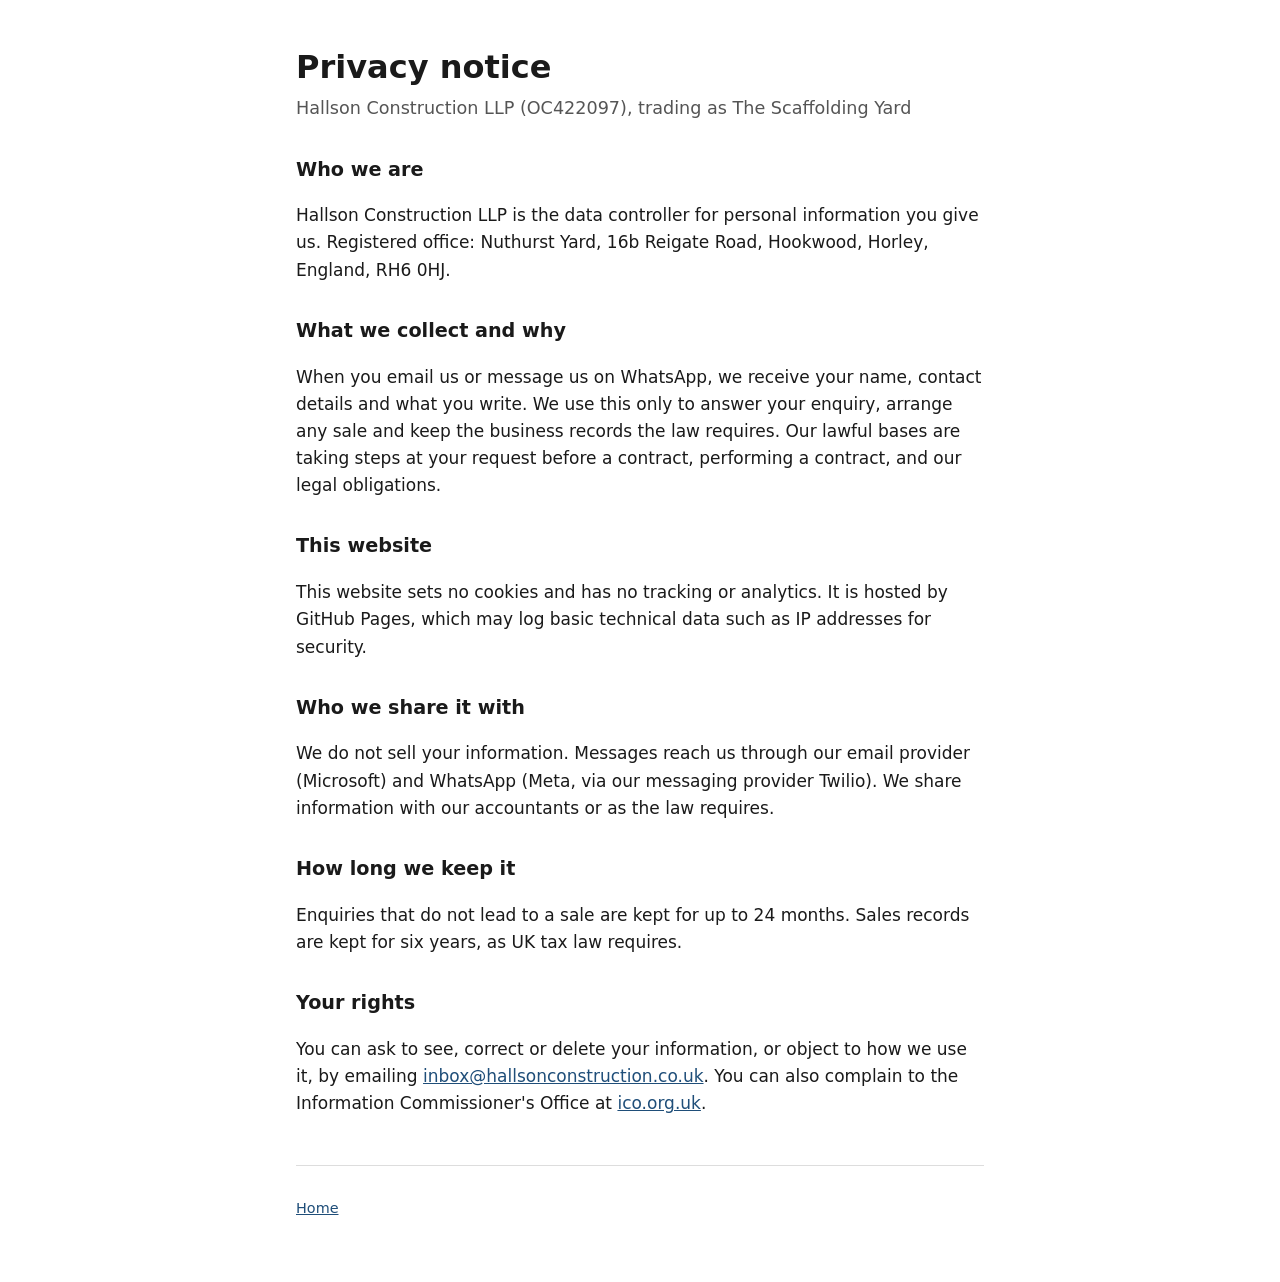
==== privacy.html @ b3eecc29 "Hallson Construction LLP coming-soon site" ====
<!doctype html>
<html lang="en-GB">
<head>
<meta charset="utf-8">
<meta name="viewport" content="width=device-width, initial-scale=1">
<title>Privacy notice · Hallson Construction LLP</title>
<link rel="stylesheet" href="/style.css">
</head>
<body>
<main>
<h1>Privacy notice</h1>
<p class="lead">Hallson Construction LLP (OC422097), trading as The Scaffolding Yard</p>

<h2>Who we are</h2>
<p>Hallson Construction LLP is the data controller for personal information you give us. Registered office: Nuthurst Yard, 16b Reigate Road, Hookwood, Horley, England, RH6 0HJ.</p>

<h2>What we collect and why</h2>
<p>When you email us or message us on WhatsApp, we receive your name, contact details and what you write. We use this only to answer your enquiry, arrange any sale and keep the business records the law requires. Our lawful bases are taking steps at your request before a contract, performing a contract, and our legal obligations.</p>

<h2>This website</h2>
<p>This website sets no cookies and has no tracking or analytics. It is hosted by GitHub Pages, which may log basic technical data such as IP addresses for security.</p>

<h2>Who we share it with</h2>
<p>We do not sell your information. Messages reach us through our email provider (Microsoft) and WhatsApp (Meta, via our messaging provider Twilio). We share information with our accountants or as the law requires.</p>

<h2>How long we keep it</h2>
<p>Enquiries that do not lead to a sale are kept for up to 24 months. Sales records are kept for six years, as UK tax law requires.</p>

<h2>Your rights</h2>
<p>You can ask to see, correct or delete your information, or object to how we use it, by emailing <a href="mailto:inbox@hallsonconstruction.co.uk">inbox@hallsonconstruction.co.uk</a>. You can also complain to the Information Commissioner's Office at <a href="https://ico.org.uk">ico.org.uk</a>.</p>

<footer><p><a href="/">Home</a></p></footer>
</main>
</body>
</html>
---- style.css ----
:root{--ink:#1a1a1a;--muted:#555;--line:#ddd;--bg:#fff;--accent:#1f4e79}
@media (prefers-color-scheme:dark){:root{--ink:#eee;--muted:#aaa;--line:#333;--bg:#121212;--accent:#7fb3e6}}
*{box-sizing:border-box}
body{margin:0;background:var(--bg);color:var(--ink);font:17px/1.6 system-ui,-apple-system,"Segoe UI",Roboto,sans-serif}
main{max-width:720px;margin:0 auto;padding:48px 16px}
h1{font-size:2rem;line-height:1.2;margin:0 0 8px}
h2{font-size:1.2rem;margin:32px 0 8px}
p,li{color:var(--ink)}
.lead{color:var(--muted);font-size:1.1rem;margin-top:0}
a{color:var(--accent)}
footer{border-top:1px solid var(--line);margin-top:48px;padding-top:16px;color:var(--muted);font-size:.9rem}
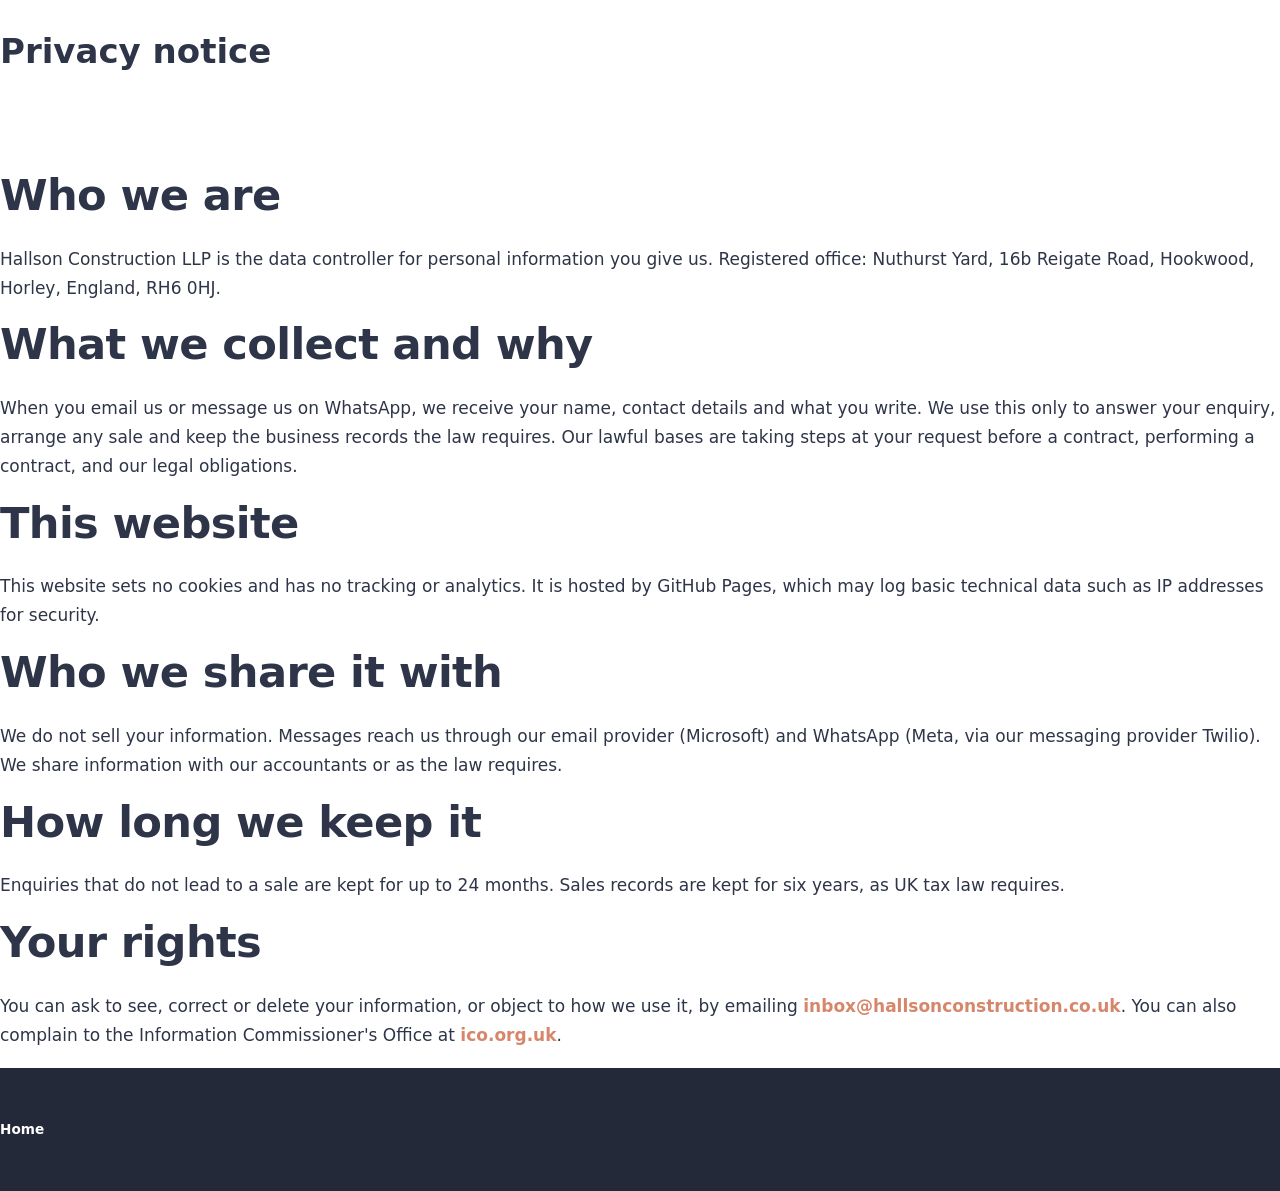
==== commit 604ff9d7: "New front page: navy, white and peach, no photos; logo, favicon and privacy styling Co-Authored-By: " ====
--- a/privacy.html
+++ b/privacy.html
@@ -4,7 +4,8 @@
 <meta charset="utf-8">
 <meta name="viewport" content="width=device-width, initial-scale=1">
 <title>Privacy notice · Hallson Construction LLP</title>
-<link rel="stylesheet" href="/style.css">
+<link rel="stylesheet" href="style.css?v=4">
+<link rel="icon" type="image/png" href="favicon.png">
 </head>
 <body>
 <main>
@@ -29,7 +30,7 @@
 <h2>Your rights</h2>
 <p>You can ask to see, correct or delete your information, or object to how we use it, by emailing <a href="mailto:inbox@hallsonconstruction.co.uk">inbox@hallsonconstruction.co.uk</a>. You can also complain to the Information Commissioner's Office at <a href="https://ico.org.uk">ico.org.uk</a>.</p>
 
-<footer><p><a href="/">Home</a></p></footer>
+<footer><p><a href="index.html">Home</a></p></footer>
 </main>
 </body>
 </html>
--- a/style.css
+++ b/style.css
@@ -1,11 +1,97 @@
-:root{--ink:#1a1a1a;--muted:#555;--line:#ddd;--bg:#fff;--accent:#1f4e79}
-@media (prefers-color-scheme:dark){:root{--ink:#eee;--muted:#aaa;--line:#333;--bg:#121212;--accent:#7fb3e6}}
+:root{--navy:#2E3548;--navy2:#232938;--terra:#D6876B;--ink:#2E3548;--muted:#5f6472;--line:#e4e2df;--bg:#fff;--alt:#f6f3f0}
 *{box-sizing:border-box}
-body{margin:0;background:var(--bg);color:var(--ink);font:17px/1.6 system-ui,-apple-system,"Segoe UI",Roboto,sans-serif}
-main{max-width:720px;margin:0 auto;padding:48px 16px}
-h1{font-size:2rem;line-height:1.2;margin:0 0 8px}
-h2{font-size:1.2rem;margin:32px 0 8px}
-p,li{color:var(--ink)}
-.lead{color:var(--muted);font-size:1.1rem;margin-top:0}
-a{color:var(--accent)}
-footer{border-top:1px solid var(--line);margin-top:48px;padding-top:16px;color:var(--muted);font-size:.9rem}
+html{scroll-behavior:smooth}
+body{margin:0;background:var(--bg);color:var(--ink);font:17px/1.7 Raleway,system-ui,-apple-system,"Segoe UI",sans-serif;-webkit-font-smoothing:antialiased}
+img{max-width:100%;height:auto;display:block}
+a{color:var(--terra);font-weight:600;text-decoration:none}
+a:hover{text-decoration:underline}
+.wrap{max-width:1180px;margin:0 auto;padding:0 24px}
+.row{display:flex;align-items:center;justify-content:space-between;gap:16px}
+.center{text-align:center}
+/* header */
+.top{position:sticky;top:0;z-index:5;background:rgba(255,255,255,.97);backdrop-filter:blur(6px);box-shadow:0 1px 0 var(--line)}
+.top .row{height:76px}
+.brand{display:flex;align-items:center;gap:12px;color:var(--navy)}
+.brand:hover{text-decoration:none}
+.brand .name{display:flex;flex-direction:column;line-height:1.05}
+.brand b{font-size:1.35rem;font-weight:700;letter-spacing:.01em}
+.brand small{font-size:.78rem;font-weight:600;color:var(--terra);letter-spacing:.04em}
+nav{display:flex;align-items:center}
+nav a{color:var(--navy);margin-left:30px;font-weight:600;font-size:.95rem}
+nav a.btn{color:#fff}
+/* buttons */
+.btn{display:inline-block;background:var(--terra);color:#fff;padding:15px 28px;border-radius:3px;margin:0 12px 12px 0;font-weight:700;font-size:.95rem;letter-spacing:.02em;transition:background .2s}
+.btn:hover{text-decoration:none;background:#c97659}
+.btn.sm{padding:10px 18px;margin:0 0 0 30px}
+.btn.ghost{background:transparent;border:2px solid rgba(255,255,255,.85);padding:13px 26px}
+.btn.ghost:hover{background:rgba(255,255,255,.12)}
+/* hero */
+.hero{min-height:620px;display:flex;align-items:center;color:#fff;padding:110px 0;
+  background:var(--navy);position:relative;overflow:hidden}
+.hero .wrap{position:relative;z-index:1}
+.hero .wrap{width:100%}
+.hero-grid{display:grid;grid-template-columns:1.6fr 1fr;gap:64px;align-items:center}
+.hero-grid>div{max-width:640px}
+.hero-logo{width:100%;max-width:300px;justify-self:end;opacity:.95}
+.eyebrow{display:inline-block;text-transform:uppercase;letter-spacing:.2em;font-size:.78rem;font-weight:700;color:var(--terra);margin:0 0 22px;padding-left:44px;position:relative}
+.eyebrow:before{content:"";position:absolute;left:0;top:50%;width:32px;height:2px;background:var(--terra)}
+.hero h1{font-size:clamp(2.6rem,6vw,4.6rem);line-height:1.04;margin:0 0 24px;font-weight:800;letter-spacing:-.02em}
+.lead{font-size:1.2rem;line-height:1.65;color:rgba(255,255,255,.88);margin:0 0 36px}
+/* facts strip */
+.facts{background:var(--navy2);color:#fff}
+.facts-row{display:grid;grid-template-columns:repeat(3,1fr)}
+.facts-row div{padding:30px 28px;border-left:1px solid rgba(255,255,255,.12)}
+.facts-row div:first-child{border-left:0;padding-left:0}
+.facts-row b{display:block;font-size:1.1rem;font-weight:700}
+.facts-row span{color:rgba(255,255,255,.65);font-size:.92rem}
+/* sections */
+.band{padding:110px 0}
+.band.alt{background:var(--alt)}
+.kicker{text-transform:uppercase;letter-spacing:.2em;font-size:.78rem;font-weight:700;color:var(--terra);margin:0 0 14px}
+h2{font-size:clamp(1.9rem,3.6vw,2.7rem);line-height:1.15;margin:0 0 24px;font-weight:800;letter-spacing:-.015em}
+h3{margin:0 0 10px;font-size:1.25rem;font-weight:700}
+p{margin:0 0 18px}
+.split{display:grid;grid-template-columns:1fr 1.2fr;gap:72px;align-items:start}
+.split h2{margin:0}
+.cards{display:grid;grid-template-columns:repeat(3,1fr);gap:28px;margin-top:48px}
+.card{background:#fff;padding:40px 34px;border-radius:3px;border-top:4px solid var(--terra);box-shadow:0 10px 30px rgba(46,53,72,.07)}
+.card .num{display:block;font-size:2.4rem;font-weight:800;color:var(--terra);opacity:.35;line-height:1;margin-bottom:18px}
+.card p{margin:0;color:var(--muted)}
+/* quote band */
+.quote{color:var(--navy);text-align:center;padding:90px 0;background:var(--terra)}
+.quote p{font-size:clamp(1.6rem,3.4vw,2.5rem);font-weight:700;line-height:1.3;margin:0;letter-spacing:-.01em}
+/* contact */
+.contact{display:grid;grid-template-columns:1fr 1fr;gap:72px;align-items:center}
+.contact-card{background:var(--navy);color:#fff;padding:48px;border-radius:3px}
+.contact-card .label{text-transform:uppercase;letter-spacing:.18em;font-size:.72rem;font-weight:700;color:var(--terra);margin:0 0 6px}
+.contact-card p{margin-bottom:26px}
+.contact-card a:not(.btn){color:#fff}
+.contact-card .btn{margin:6px 0 0}
+.big{font-size:1.25rem;word-break:break-word}
+/* footer */
+footer{background:var(--navy2);color:#aeb3bf;font-size:.85rem;padding:44px 0}
+.foot{display:flex;gap:40px;align-items:center}
+.foot img{width:96px;flex:none;opacity:.9}
+footer a{color:#fff}
+footer p{margin:6px 0}
+@media (max-width:900px){
+  nav a:not(.btn){display:none}
+  .btn.sm{margin-left:0}
+  .hero{min-height:0;padding:64px 0 72px}
+  .hero-grid{grid-template-columns:1fr;gap:0}
+  .hero-logo{display:none}
+  .facts-row{grid-template-columns:1fr}
+  .facts-row div{border-left:0;border-top:1px solid rgba(255,255,255,.12);padding:20px 0}
+  .facts-row div:first-child{border-top:0}
+  .band{padding:72px 0}
+  .split,.contact{grid-template-columns:1fr;gap:48px}
+  .cards{grid-template-columns:1fr}
+  .quote{padding:64px 0}
+    .contact-card{padding:34px 26px}
+  .foot{flex-direction:column;align-items:flex-start;gap:20px}
+}
+/* privacy page and other simple pages */
+.bar{background:var(--navy);color:#fff;padding:14px 0}
+.mark{font-weight:700;letter-spacing:.25em}
+.sub{opacity:.8;margin-left:6px}
+main.wrap{max-width:760px;padding-top:24px;padding-bottom:48px}
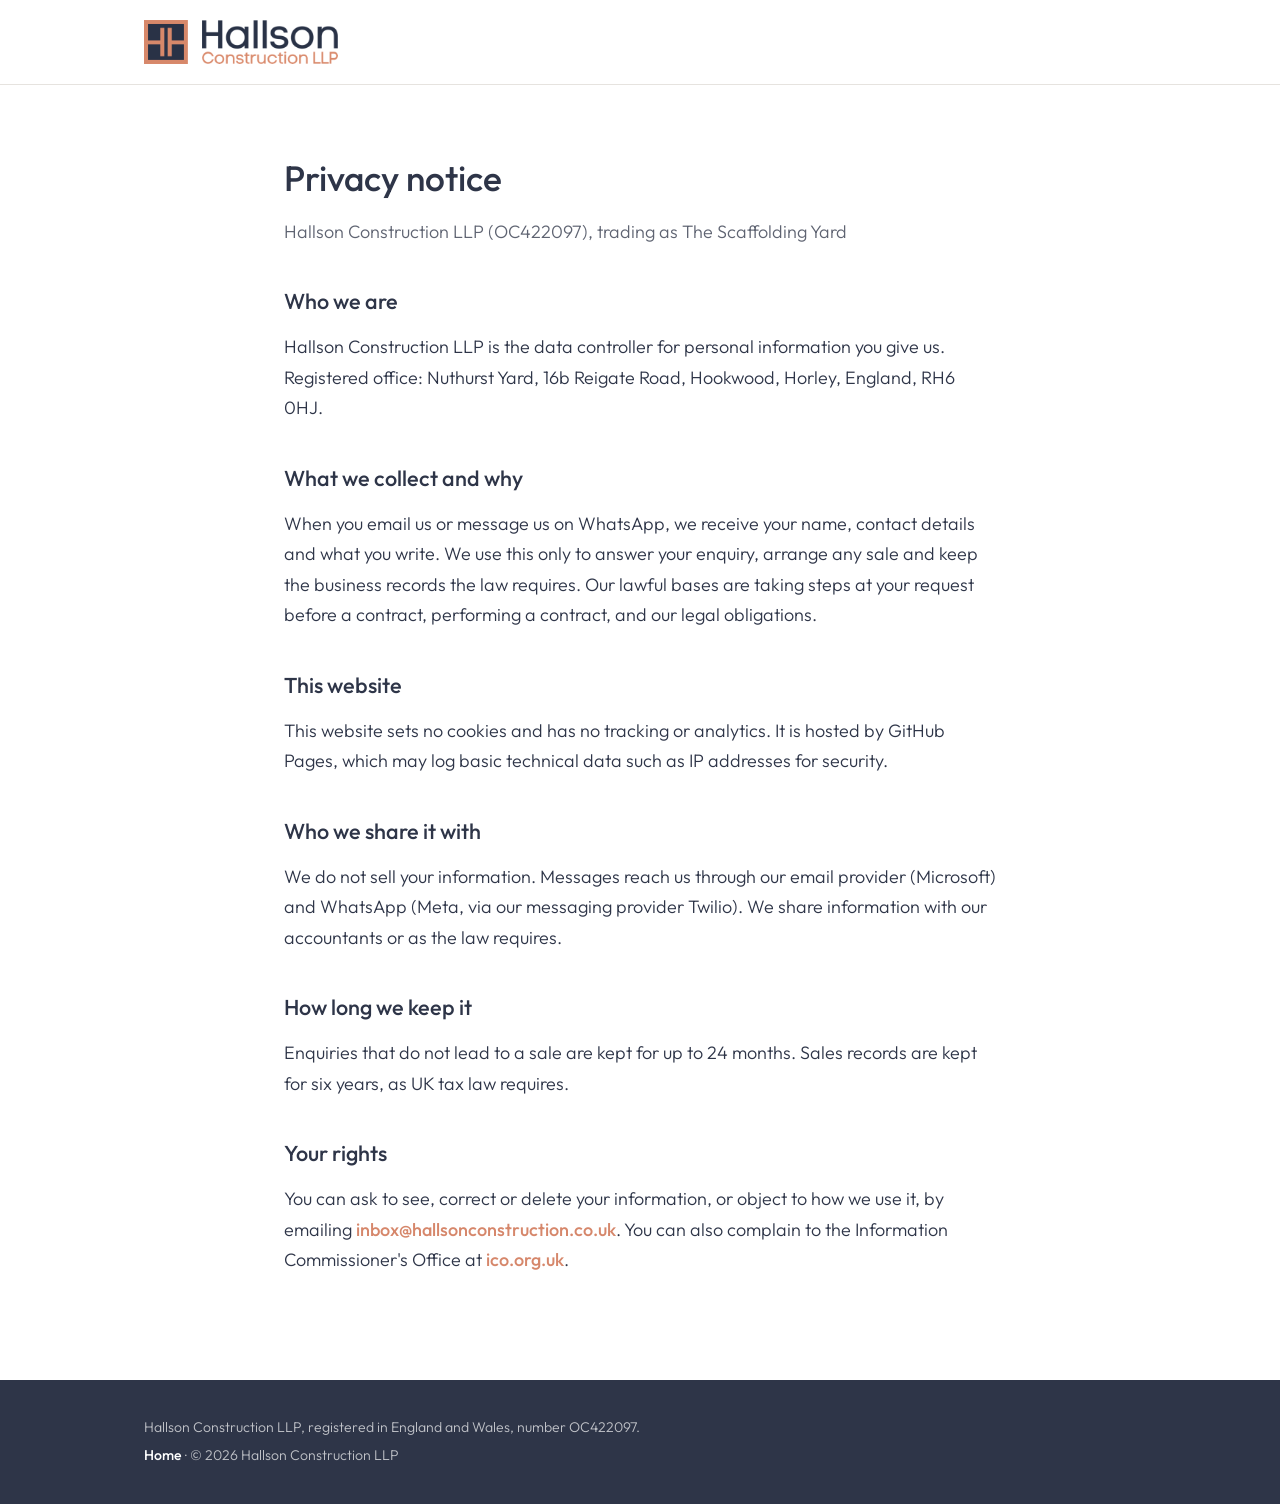
==== commit 3ebc21c0: "Simpler page: real logo lettering in header, no header link, Outfit font; privacy page matches Co-Au" ====
--- a/privacy.html
+++ b/privacy.html
@@ -4,11 +4,20 @@
 <meta charset="utf-8">
 <meta name="viewport" content="width=device-width, initial-scale=1">
 <title>Privacy notice · Hallson Construction LLP</title>
-<link rel="stylesheet" href="style.css?v=4">
+<link rel="preconnect" href="https://fonts.googleapis.com">
+<link rel="preconnect" href="https://fonts.gstatic.com" crossorigin>
+<link href="https://fonts.googleapis.com/css2?family=Outfit:wght@300;400;500;600&display=swap" rel="stylesheet">
+<link rel="stylesheet" href="style.css?v=7">
 <link rel="icon" type="image/png" href="favicon.png">
+<link rel="apple-touch-icon" href="apple-touch-icon.png">
 </head>
 <body>
-<main>
+<header class="top">
+  <div class="wrap row">
+    <a href="index.html" class="brand"><img src="mark.png" alt="" width="44" height="44"><img src="wordmark.png" alt="Hallson Construction LLP" width="136" height="44"></a>
+  </div>
+</header>
+<main class="wrap page">
 <h1>Privacy notice</h1>
 <p class="lead">Hallson Construction LLP (OC422097), trading as The Scaffolding Yard</p>
 
@@ -30,7 +39,12 @@
 <h2>Your rights</h2>
 <p>You can ask to see, correct or delete your information, or object to how we use it, by emailing <a href="mailto:inbox@hallsonconstruction.co.uk">inbox@hallsonconstruction.co.uk</a>. You can also complain to the Information Commissioner's Office at <a href="https://ico.org.uk">ico.org.uk</a>.</p>
 
-<footer><p><a href="index.html">Home</a></p></footer>
 </main>
+<footer>
+  <div class="wrap">
+    <p>Hallson Construction LLP, registered in England and Wales, number OC422097.</p>
+    <p><a href="index.html">Home</a> · © 2026 Hallson Construction LLP</p>
+  </div>
+</footer>
 </body>
 </html>
--- a/style.css
+++ b/style.css
@@ -1,97 +1,45 @@
-:root{--navy:#2E3548;--navy2:#232938;--terra:#D6876B;--ink:#2E3548;--muted:#5f6472;--line:#e4e2df;--bg:#fff;--alt:#f6f3f0}
+:root{--navy:#2E3548;--terra:#D6876B;--muted:#5f6472;--line:#e6e3df;--alt:#f6f3f0}
 *{box-sizing:border-box}
-html{scroll-behavior:smooth}
-body{margin:0;background:var(--bg);color:var(--ink);font:17px/1.7 Raleway,system-ui,-apple-system,"Segoe UI",sans-serif;-webkit-font-smoothing:antialiased}
-img{max-width:100%;height:auto;display:block}
-a{color:var(--terra);font-weight:600;text-decoration:none}
+body{margin:0;background:#fff;color:var(--navy);font:300 18px/1.7 Outfit,system-ui,-apple-system,"Segoe UI",sans-serif;-webkit-font-smoothing:antialiased}
+img{display:block;max-width:100%;height:auto}
+a{color:var(--terra);text-decoration:none;font-weight:500}
 a:hover{text-decoration:underline}
-.wrap{max-width:1180px;margin:0 auto;padding:0 24px}
-.row{display:flex;align-items:center;justify-content:space-between;gap:16px}
-.center{text-align:center}
+p{margin:0 0 16px}
+.wrap{max-width:1040px;margin:0 auto;padding:0 24px}
+.row{display:flex;align-items:center;justify-content:space-between}
 /* header */
-.top{position:sticky;top:0;z-index:5;background:rgba(255,255,255,.97);backdrop-filter:blur(6px);box-shadow:0 1px 0 var(--line)}
-.top .row{height:76px}
-.brand{display:flex;align-items:center;gap:12px;color:var(--navy)}
-.brand:hover{text-decoration:none}
-.brand .name{display:flex;flex-direction:column;line-height:1.05}
-.brand b{font-size:1.35rem;font-weight:700;letter-spacing:.01em}
-.brand small{font-size:.78rem;font-weight:600;color:var(--terra);letter-spacing:.04em}
-nav{display:flex;align-items:center}
-nav a{color:var(--navy);margin-left:30px;font-weight:600;font-size:.95rem}
-nav a.btn{color:#fff}
-/* buttons */
-.btn{display:inline-block;background:var(--terra);color:#fff;padding:15px 28px;border-radius:3px;margin:0 12px 12px 0;font-weight:700;font-size:.95rem;letter-spacing:.02em;transition:background .2s}
-.btn:hover{text-decoration:none;background:#c97659}
-.btn.sm{padding:10px 18px;margin:0 0 0 30px}
-.btn.ghost{background:transparent;border:2px solid rgba(255,255,255,.85);padding:13px 26px}
-.btn.ghost:hover{background:rgba(255,255,255,.12)}
+.top{border-bottom:1px solid var(--line);background:#fff}
+.top .row{height:84px}
+.brand{display:flex;align-items:center;gap:14px}
+.brand img{height:44px;width:auto}
 /* hero */
-.hero{min-height:620px;display:flex;align-items:center;color:#fff;padding:110px 0;
-  background:var(--navy);position:relative;overflow:hidden}
-.hero .wrap{position:relative;z-index:1}
-.hero .wrap{width:100%}
-.hero-grid{display:grid;grid-template-columns:1.6fr 1fr;gap:64px;align-items:center}
-.hero-grid>div{max-width:640px}
-.hero-logo{width:100%;max-width:300px;justify-self:end;opacity:.95}
-.eyebrow{display:inline-block;text-transform:uppercase;letter-spacing:.2em;font-size:.78rem;font-weight:700;color:var(--terra);margin:0 0 22px;padding-left:44px;position:relative}
-.eyebrow:before{content:"";position:absolute;left:0;top:50%;width:32px;height:2px;background:var(--terra)}
-.hero h1{font-size:clamp(2.6rem,6vw,4.6rem);line-height:1.04;margin:0 0 24px;font-weight:800;letter-spacing:-.02em}
-.lead{font-size:1.2rem;line-height:1.65;color:rgba(255,255,255,.88);margin:0 0 36px}
-/* facts strip */
-.facts{background:var(--navy2);color:#fff}
-.facts-row{display:grid;grid-template-columns:repeat(3,1fr)}
-.facts-row div{padding:30px 28px;border-left:1px solid rgba(255,255,255,.12)}
-.facts-row div:first-child{border-left:0;padding-left:0}
-.facts-row b{display:block;font-size:1.1rem;font-weight:700}
-.facts-row span{color:rgba(255,255,255,.65);font-size:.92rem}
+.hero{background:var(--navy);color:#fff;padding:120px 0}
+.hero h1{font-weight:500;font-size:clamp(2.2rem,5vw,3.6rem);line-height:1.1;margin:0 0 20px;letter-spacing:-.01em}
+.hero p{font-size:1.2rem;color:rgba(255,255,255,.8);max-width:560px;margin-bottom:36px}
+.btn{display:inline-block;background:var(--terra);color:#fff;padding:14px 30px;border-radius:2px;font-weight:500}
+.btn:hover{text-decoration:none;opacity:.92}
 /* sections */
-.band{padding:110px 0}
+.band{padding:88px 0}
 .band.alt{background:var(--alt)}
-.kicker{text-transform:uppercase;letter-spacing:.2em;font-size:.78rem;font-weight:700;color:var(--terra);margin:0 0 14px}
-h2{font-size:clamp(1.9rem,3.6vw,2.7rem);line-height:1.15;margin:0 0 24px;font-weight:800;letter-spacing:-.015em}
-h3{margin:0 0 10px;font-size:1.25rem;font-weight:700}
-p{margin:0 0 18px}
-.split{display:grid;grid-template-columns:1fr 1.2fr;gap:72px;align-items:start}
-.split h2{margin:0}
-.cards{display:grid;grid-template-columns:repeat(3,1fr);gap:28px;margin-top:48px}
-.card{background:#fff;padding:40px 34px;border-radius:3px;border-top:4px solid var(--terra);box-shadow:0 10px 30px rgba(46,53,72,.07)}
-.card .num{display:block;font-size:2.4rem;font-weight:800;color:var(--terra);opacity:.35;line-height:1;margin-bottom:18px}
-.card p{margin:0;color:var(--muted)}
-/* quote band */
-.quote{color:var(--navy);text-align:center;padding:90px 0;background:var(--terra)}
-.quote p{font-size:clamp(1.6rem,3.4vw,2.5rem);font-weight:700;line-height:1.3;margin:0;letter-spacing:-.01em}
-/* contact */
-.contact{display:grid;grid-template-columns:1fr 1fr;gap:72px;align-items:center}
-.contact-card{background:var(--navy);color:#fff;padding:48px;border-radius:3px}
-.contact-card .label{text-transform:uppercase;letter-spacing:.18em;font-size:.72rem;font-weight:700;color:var(--terra);margin:0 0 6px}
-.contact-card p{margin-bottom:26px}
-.contact-card a:not(.btn){color:#fff}
-.contact-card .btn{margin:6px 0 0}
-.big{font-size:1.25rem;word-break:break-word}
+h2{font-weight:500;font-size:1.35rem;margin:0 0 12px}
+.band.alt h2{font-size:1.8rem;margin-bottom:20px}
+.three{display:grid;grid-template-columns:repeat(3,1fr);gap:48px}
+.three>div{border-top:3px solid var(--terra);padding-top:24px}
+.three p{color:var(--muted);margin:0}
 /* footer */
-footer{background:var(--navy2);color:#aeb3bf;font-size:.85rem;padding:44px 0}
-.foot{display:flex;gap:40px;align-items:center}
-.foot img{width:96px;flex:none;opacity:.9}
+footer{background:var(--navy);color:rgba(255,255,255,.7);font-size:.88rem;padding:32px 0}
 footer a{color:#fff}
-footer p{margin:6px 0}
-@media (max-width:900px){
-  nav a:not(.btn){display:none}
-  .btn.sm{margin-left:0}
-  .hero{min-height:0;padding:64px 0 72px}
-  .hero-grid{grid-template-columns:1fr;gap:0}
-  .hero-logo{display:none}
-  .facts-row{grid-template-columns:1fr}
-  .facts-row div{border-left:0;border-top:1px solid rgba(255,255,255,.12);padding:20px 0}
-  .facts-row div:first-child{border-top:0}
-  .band{padding:72px 0}
-  .split,.contact{grid-template-columns:1fr;gap:48px}
-  .cards{grid-template-columns:1fr}
-  .quote{padding:64px 0}
-    .contact-card{padding:34px 26px}
-  .foot{flex-direction:column;align-items:flex-start;gap:20px}
+footer p{margin:4px 0}
+/* privacy page */
+.page{padding:64px 24px 88px;max-width:760px}
+.page h1{font-weight:500;font-size:2.2rem;margin:0 0 8px}
+.page h2{margin-top:36px}
+.page .lead{color:var(--muted)}
+@media (max-width:760px){
+  .top .row{height:72px}
+  .brand img{height:38px}
+  .hero{padding:72px 0}
+  .band{padding:60px 0}
+  .three{grid-template-columns:1fr;gap:36px}
+  .page{padding-top:40px}
 }
-/* privacy page and other simple pages */
-.bar{background:var(--navy);color:#fff;padding:14px 0}
-.mark{font-weight:700;letter-spacing:.25em}
-.sub{opacity:.8;margin-left:6px}
-main.wrap{max-width:760px;padding-top:24px;padding-bottom:48px}
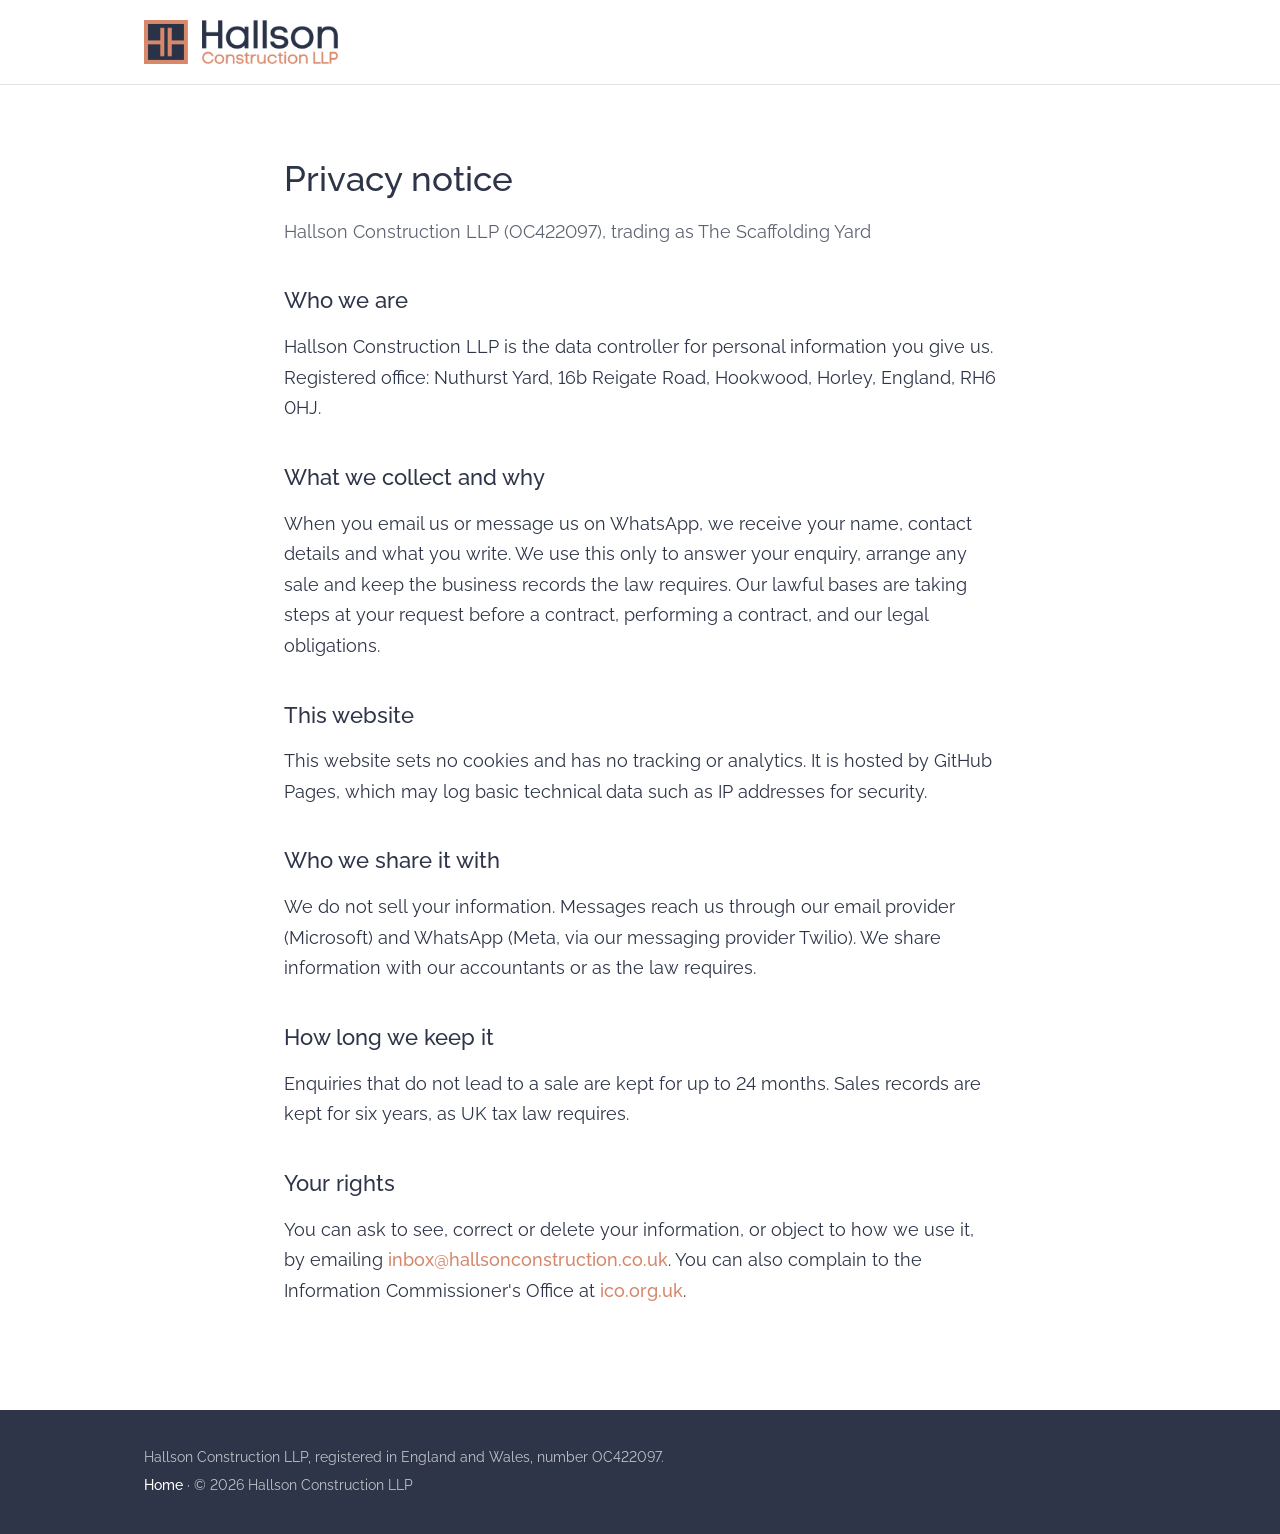
==== commit 33971f47: "All text in Raleway (logo unchanged), level numbers Co-Authored-By: Claude Opus 5.5 <noreply@anthrop" ====
--- a/privacy.html
+++ b/privacy.html
@@ -6,8 +6,8 @@
 <title>Privacy notice · Hallson Construction LLP</title>
 <link rel="preconnect" href="https://fonts.googleapis.com">
 <link rel="preconnect" href="https://fonts.gstatic.com" crossorigin>
-<link href="https://fonts.googleapis.com/css2?family=Outfit:wght@300;400;500;600&display=swap" rel="stylesheet">
-<link rel="stylesheet" href="style.css?v=7">
+<link href="https://fonts.googleapis.com/css2?family=Raleway:wght@300;400;500;600&display=swap" rel="stylesheet">
+<link rel="stylesheet" href="style.css?v=8">
 <link rel="icon" type="image/png" href="favicon.png">
 <link rel="apple-touch-icon" href="apple-touch-icon.png">
 </head>
--- a/style.css
+++ b/style.css
@@ -1,6 +1,6 @@
 :root{--navy:#2E3548;--terra:#D6876B;--muted:#5f6472;--line:#e6e3df;--alt:#f6f3f0}
 *{box-sizing:border-box}
-body{margin:0;background:#fff;color:var(--navy);font:300 18px/1.7 Outfit,system-ui,-apple-system,"Segoe UI",sans-serif;-webkit-font-smoothing:antialiased}
+body{margin:0;background:#fff;color:var(--navy);font:400 18px/1.7 Raleway,system-ui,-apple-system,"Segoe UI",sans-serif;-webkit-font-smoothing:antialiased;font-variant-numeric:lining-nums}
 img{display:block;max-width:100%;height:auto}
 a{color:var(--terra);text-decoration:none;font-weight:500}
 a:hover{text-decoration:underline}
